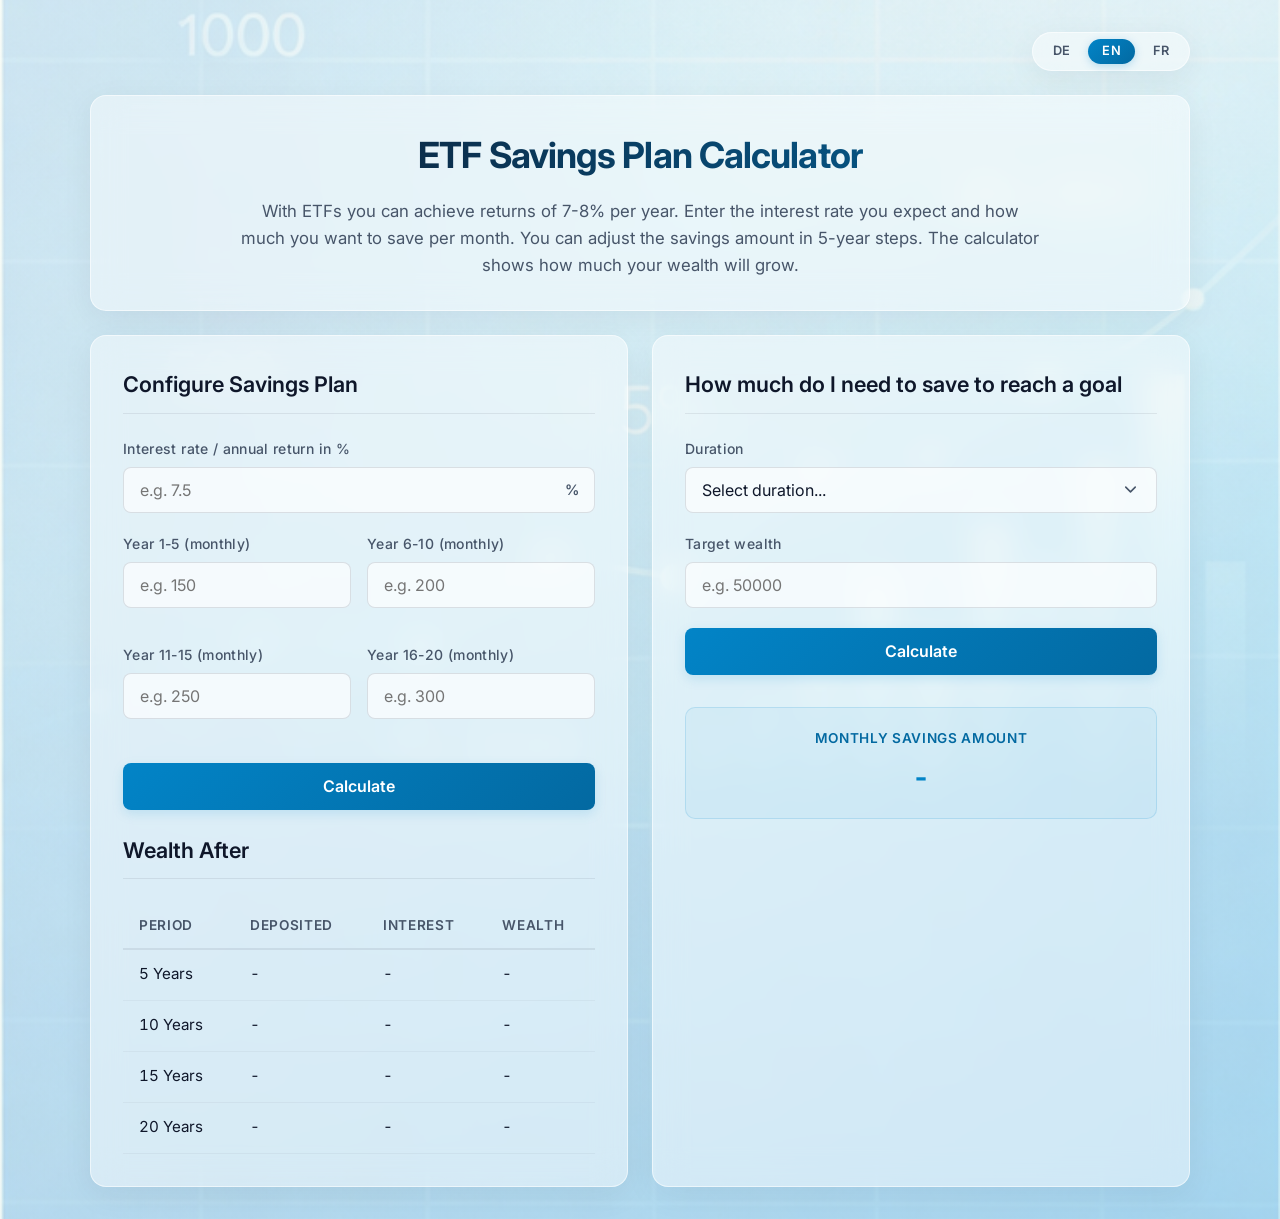
==== en.html @ 7eaf8c0d "auto-commit for 126e262f-5120-4356-8e71-171286e3552f" ====
<!DOCTYPE html>
<html lang="en">
<head>
  <meta charset="UTF-8">
  <meta name="viewport" content="width=device-width, initial-scale=1.0">
  <title>ETF Savings Plan Calculator - Calculate Your Wealth</title>
  <meta name="description" content="Calculate the compound interest effect of your ETF savings plan with flexible rates in 5-year steps, or calculate the savings rate needed to reach your financial goal.">
  <link rel="stylesheet" href="style.css?v=1.5">
  <script src="script.js" defer></script>
</head>
<body>

  <div class="app-container">

    <!-- Language Switcher -->
    <nav class="lang-switcher" aria-label="Choose language">
      <a href="index.html" class="lang-link" lang="de" hreflang="de">DE</a>
      <a href="en.html" class="lang-link active" lang="en" hreflang="en" aria-current="page">EN</a>
      <a href="fr.html" class="lang-link" lang="fr" hreflang="fr">FR</a>
    </nav>

    <!-- Title Box & Description -->
    <header class="glass-box header-box" id="header-box">
      <h1 id="main-title">ETF Savings Plan Calculator</h1>
      <p id="description-text">
        With ETFs you can achieve returns of 7-8% per year. Enter the interest rate you expect and how much you want to save per month. You can adjust the savings amount in 5-year steps. The calculator shows how much your wealth will grow.
      </p>
    </header>

    <!-- Main Content Area: Two columns -->
    <main class="calculator-grid">

      <!-- Left Box: Savings Accumulation Calculator -->
      <section class="glass-box" id="savings-calculator-section">
        <h2 class="section-title" id="savings-title">Configure Savings Plan</h2>

        <form id="savings-form">
          <div class="form-group">
            <label for="zins">Interest rate / annual return in %</label>
            <div class="input-wrapper">
              <input type="number" id="zins" class="form-control" placeholder="e.g. 7.5" step="0.1" min="0" max="100" required>
              <span class="input-suffix">%</span>
            </div>
          </div>

          <div class="years-grid">
            <div class="form-group">
              <label for="sparbetrag-1-5">Year 1-5 (monthly)</label>
              <div class="input-wrapper">
                <input type="number" id="sparbetrag-1-5" class="form-control" placeholder="e.g. 150" min="0" required>
              </div>
            </div>

            <div class="form-group">
              <label for="sparbetrag-6-10">Year 6-10 (monthly)</label>
              <div class="input-wrapper">
                <input type="number" id="sparbetrag-6-10" class="form-control" placeholder="e.g. 200" min="0" required>
              </div>
            </div>

            <div class="form-group">
              <label for="sparbetrag-11-15">Year 11-15 (monthly)</label>
              <div class="input-wrapper">
                <input type="number" id="sparbetrag-11-15" class="form-control" placeholder="e.g. 250" min="0" required>
              </div>
            </div>

            <div class="form-group">
              <label for="sparbetrag-16-20">Year 16-20 (monthly)</label>
              <div class="input-wrapper">
                <input type="number" id="sparbetrag-16-20" class="form-control" placeholder="e.g. 300" min="0" required>
              </div>
            </div>
          </div>

          <button type="submit" id="btn-berechne-sparplan" class="btn-calculate">Calculate</button>
        </form>

        <!-- Results Table -->
        <div class="results-box" id="results-table-box">
          <h3 class="section-title" id="results-table-title">Wealth After</h3>
          <table class="results-table" id="results-table">
            <thead>
              <tr>
                <th>Period</th>
                <th>Deposited</th>
                <th>Interest</th>
                <th>Wealth</th>
              </tr>
            </thead>
            <tbody>
              <tr>
                <td>5 Years</td>
                <td id="eingezahlt-5">-</td>
                <td id="zins-5">-</td>
                <td id="vermoegen-5">-</td>
              </tr>
              <tr>
                <td>10 Years</td>
                <td id="eingezahlt-10">-</td>
                <td id="zins-10">-</td>
                <td id="vermoegen-10">-</td>
              </tr>
              <tr>
                <td>15 Years</td>
                <td id="eingezahlt-15">-</td>
                <td id="zins-15">-</td>
                <td id="vermoegen-15">-</td>
              </tr>
              <tr>
                <td>20 Years</td>
                <td id="eingezahlt-20">-</td>
                <td id="zins-20">-</td>
                <td id="vermoegen-20">-</td>
              </tr>
            </tbody>
          </table>
        </div>
      </section>

      <!-- Right Box: Target Goal Savings Calculator -->
      <section class="glass-box" id="target-calculator-section">
        <h2 class="section-title" id="target-title">How much do I need to save to reach a goal</h2>

        <form id="target-form">
          <div class="form-group">
            <label for="ziel-dauer">Duration</label>
            <select id="ziel-dauer" class="form-control" required>
              <option value="" disabled selected>Select duration...</option>
              <option value="5">5 years</option>
              <option value="10">10 years</option>
              <option value="15">15 years</option>
              <option value="20">20 years</option>
            </select>
          </div>

          <div class="form-group">
            <label for="zielvermoegen">Target wealth</label>
            <div class="input-wrapper">
              <input type="number" id="zielvermoegen" class="form-control" placeholder="e.g. 50000" min="0" required>
            </div>
          </div>

          <button type="submit" id="btn-berechne-ziel" class="btn-calculate">Calculate</button>
        </form>

        <!-- Result Display Card -->
        <div class="target-result-card" id="target-result-card">
          <div class="target-result-label">Monthly savings amount</div>
          <div class="target-result-value" id="ziel-sparbetrag-result">-</div>
        </div>
      </section>

    </main>

  </div>

</body>
</html>
---- style.css ----
/* Import Inter font from Google Fonts */
@import url('https://fonts.googleapis.com/css2?family=Inter:wght@300;400;500;600;700&display=swap');

/* CSS Variables for light glassmorphism design system */
:root {
  --font-sans: 'Inter', system-ui, -apple-system, BlinkMacSystemFont, "Segoe UI", Roboto, sans-serif;
  --glass-bg: rgba(255, 255, 255, 0.45);
  --glass-border: rgba(255, 255, 255, 0.55);
  --glass-blur: 16px;
  --glass-shadow: 0 8px 32px 0 rgba(15, 23, 42, 0.06);
  
  --primary-gradient: linear-gradient(135deg, #0284c7, #0369a1);
  --primary-hover-gradient: linear-gradient(135deg, #0ea5e9, #0284c7);
  --text-main: #0f172a;
  --text-muted: #475569;
  --input-bg: rgba(255, 255, 255, 0.65);
  --input-border: rgba(15, 23, 42, 0.12);
  --input-focus-border: #0284c7;
  
  --transition-smooth: all 0.3s cubic-bezier(0.4, 0, 0.2, 1);
}

/* Reset and Base Styles */
* {
  box-sizing: border-box;
  margin: 0;
  padding: 0;
}

body {
  font-family: var(--font-sans);
  color: var(--text-main);
  min-height: 100vh;
  /* Background image with a light blue gradient overlay for readability */
  background:
    linear-gradient(135deg, rgba(240, 249, 255, 0.55) 0%, rgba(224, 242, 254, 0.5) 50%, rgba(186, 230, 253, 0.55) 100%),
    url('Bilder/Hintergrund.png') no-repeat center center fixed;
  background-size: cover;
  display: flex;
  justify-content: center;
  align-items: flex-start;
  padding: 2rem 1rem;
  line-height: 1.5;
}

/* Responsive Container */
.app-container {
  width: 100%;
  max-width: 1100px;
  display: flex;
  flex-direction: column;
  gap: 1.5rem;
}

/* Language Switcher */
.lang-switcher {
  align-self: flex-end;
  display: inline-flex;
  gap: 0.25rem;
  padding: 0.35rem;
  background: var(--glass-bg);
  backdrop-filter: blur(var(--glass-blur));
  -webkit-backdrop-filter: blur(var(--glass-blur));
  border: 1px solid var(--glass-border);
  border-radius: 999px;
  box-shadow: var(--glass-shadow);
}

.lang-link {
  font-size: 0.8rem;
  font-weight: 600;
  letter-spacing: 0.05em;
  color: var(--text-muted);
  text-decoration: none;
  padding: 0.4rem 0.85rem;
  border-radius: 999px;
  transition: var(--transition-smooth);
  line-height: 1;
}

.lang-link:hover {
  color: var(--text-main);
  background: rgba(255, 255, 255, 0.55);
}

.lang-link.active {
  color: #ffffff;
  background: var(--primary-gradient);
  box-shadow: 0 2px 8px rgba(2, 132, 199, 0.25);
}

/* Glassmorphism Box styling */
.glass-box {
  background: var(--glass-bg);
  backdrop-filter: blur(var(--glass-blur));
  -webkit-backdrop-filter: blur(var(--glass-blur));
  border: 1px solid var(--glass-border);
  border-radius: 16px;
  padding: 2rem;
  box-shadow: var(--glass-shadow);
  transition: var(--transition-smooth);
}

.glass-box:hover {
  border-color: rgba(255, 255, 255, 0.75);
  box-shadow: 0 12px 40px 0 rgba(15, 23, 42, 0.1);
}

/* Header Box */
.header-box {
  text-align: center;
  display: flex;
  flex-direction: column;
  gap: 1rem;
}

.header-box h1 {
  font-size: 2.25rem;
  font-weight: 700;
  letter-spacing: -0.025em;
  background: linear-gradient(to right, #0f172a, #0369a1);
  -webkit-background-clip: text;
  -webkit-text-fill-color: transparent;
}

.header-box p {
  color: var(--text-muted);
  font-size: 1.05rem;
  max-width: 800px;
  margin: 0 auto;
  line-height: 1.6;
}

/* Main Grid Layout */
.calculator-grid {
  display: grid;
  grid-template-columns: 1fr;
  gap: 1.5rem;
}

@media (min-width: 850px) {
  .calculator-grid {
    grid-template-columns: 1fr 1fr;
  }
}

/* Box Section Titles */
.section-title {
  font-size: 1.35rem;
  font-weight: 600;
  margin-bottom: 1.5rem;
  border-bottom: 1px solid rgba(15, 23, 42, 0.08);
  padding-bottom: 0.75rem;
  display: flex;
  align-items: center;
  gap: 0.5rem;
}

/* Forms & Inputs styling */
.form-group {
  margin-bottom: 1.25rem;
  display: flex;
  flex-direction: column;
  gap: 0.5rem;
}

.form-group label {
  font-size: 0.875rem;
  font-weight: 500;
  color: var(--text-muted);
  letter-spacing: 0.025em;
}

.input-wrapper {
  position: relative;
  display: flex;
  align-items: center;
}

.form-control {
  width: 100%;
  padding: 0.75rem 1rem;
  font-family: var(--font-sans);
  font-size: 1rem;
  color: var(--text-main);
  background: var(--input-bg);
  border: 1px solid var(--input-border);
  border-radius: 8px;
  transition: var(--transition-smooth);
}

/* Space for suffix symbol or select arrow only when needed */
.input-wrapper:has(.input-suffix) .form-control,
select.form-control {
  padding-right: 2.5rem;
}

.form-control:focus {
  outline: none;
  border-color: var(--input-focus-border);
  background: rgba(255, 255, 255, 0.85);
  box-shadow: 0 0 0 3px rgba(2, 132, 199, 0.15);
}

/* Icon / Unit suffix inside input */
.input-suffix {
  position: absolute;
  right: 1rem;
  color: var(--text-muted);
  font-size: 0.9rem;
  font-weight: 600;
  pointer-events: none;
}

/* Multi-year Inputs Grid */
.years-grid {
  display: grid;
  grid-template-columns: 1fr 1fr;
  gap: 1rem;
  margin-top: 1rem;
  margin-bottom: 1.5rem;
}

/* Buttons */
.btn-calculate {
  width: 100%;
  padding: 0.85rem;
  font-family: var(--font-sans);
  font-size: 1rem;
  font-weight: 600;
  color: #ffffff;
  background: var(--primary-gradient);
  border: none;
  border-radius: 8px;
  cursor: pointer;
  transition: var(--transition-smooth);
  box-shadow: 0 4px 12px rgba(2, 132, 199, 0.15);
}

.btn-calculate:hover {
  background: var(--primary-hover-gradient);
  transform: translateY(-2px);
  box-shadow: 0 6px 20px rgba(2, 132, 199, 0.25);
}

.btn-calculate:active {
  transform: translateY(0);
}

/* Result Table Box and Styles */
.results-box {
  margin-top: 1.5rem;
}

.results-table {
  width: 100%;
  border-collapse: collapse;
  margin-top: 1rem;
  text-align: left;
}

.results-table th {
  padding: 0.75rem 1rem;
  font-size: 0.85rem;
  font-weight: 600;
  text-transform: uppercase;
  color: var(--text-muted);
  border-bottom: 2px solid rgba(15, 23, 42, 0.08);
  letter-spacing: 0.05em;
}

.results-table td {
  padding: 0.85rem 1rem;
  font-size: 0.95rem;
  border-bottom: 1px solid rgba(15, 23, 42, 0.04);
  font-variant-numeric: tabular-nums;
}

.results-table tbody tr {
  transition: var(--transition-smooth);
}

.results-table tbody tr:hover {
  background: rgba(255, 255, 255, 0.25);
}

/* Target Calculator Specific Output */
.target-result-card {
  margin-top: 2rem;
  background: rgba(2, 132, 199, 0.05);
  border: 1px solid rgba(2, 132, 199, 0.15);
  border-radius: 10px;
  padding: 1.25rem;
  text-align: center;
  transition: var(--transition-smooth);
}

.target-result-card.active {
  background: rgba(2, 132, 199, 0.1);
  border-color: rgba(2, 132, 199, 0.3);
}

.target-result-label {
  font-size: 0.85rem;
  font-weight: 600;
  text-transform: uppercase;
  color: #0369a1;
  letter-spacing: 0.05em;
  margin-bottom: 0.5rem;
}

.target-result-value {
  font-size: 1.75rem;
  font-weight: 700;
  color: #0284c7;
  font-variant-numeric: tabular-nums;
}

/* Custom styling for standard select element to match theme */
select.form-control {
  appearance: none;
  background-image: url("data:image/svg+xml;charset=UTF-8,%3Csvg xmlns='http://www.w3.org/2000/svg' viewBox='0 0 24 24' fill='none' stroke='%23475569' stroke-width='2' stroke-linecap='round' stroke-linejoin='round'%3E%3Cpolyline points='6 9 12 15 18 9'%3E%3C/polyline%3E%3C/svg%3E");
  background-repeat: no-repeat;
  background-position: right 1rem center;
  background-size: 1.2em;
  padding-right: 2.5rem;
}

select.form-control option {
  background-color: #ffffff;
  color: #0f172a;
}
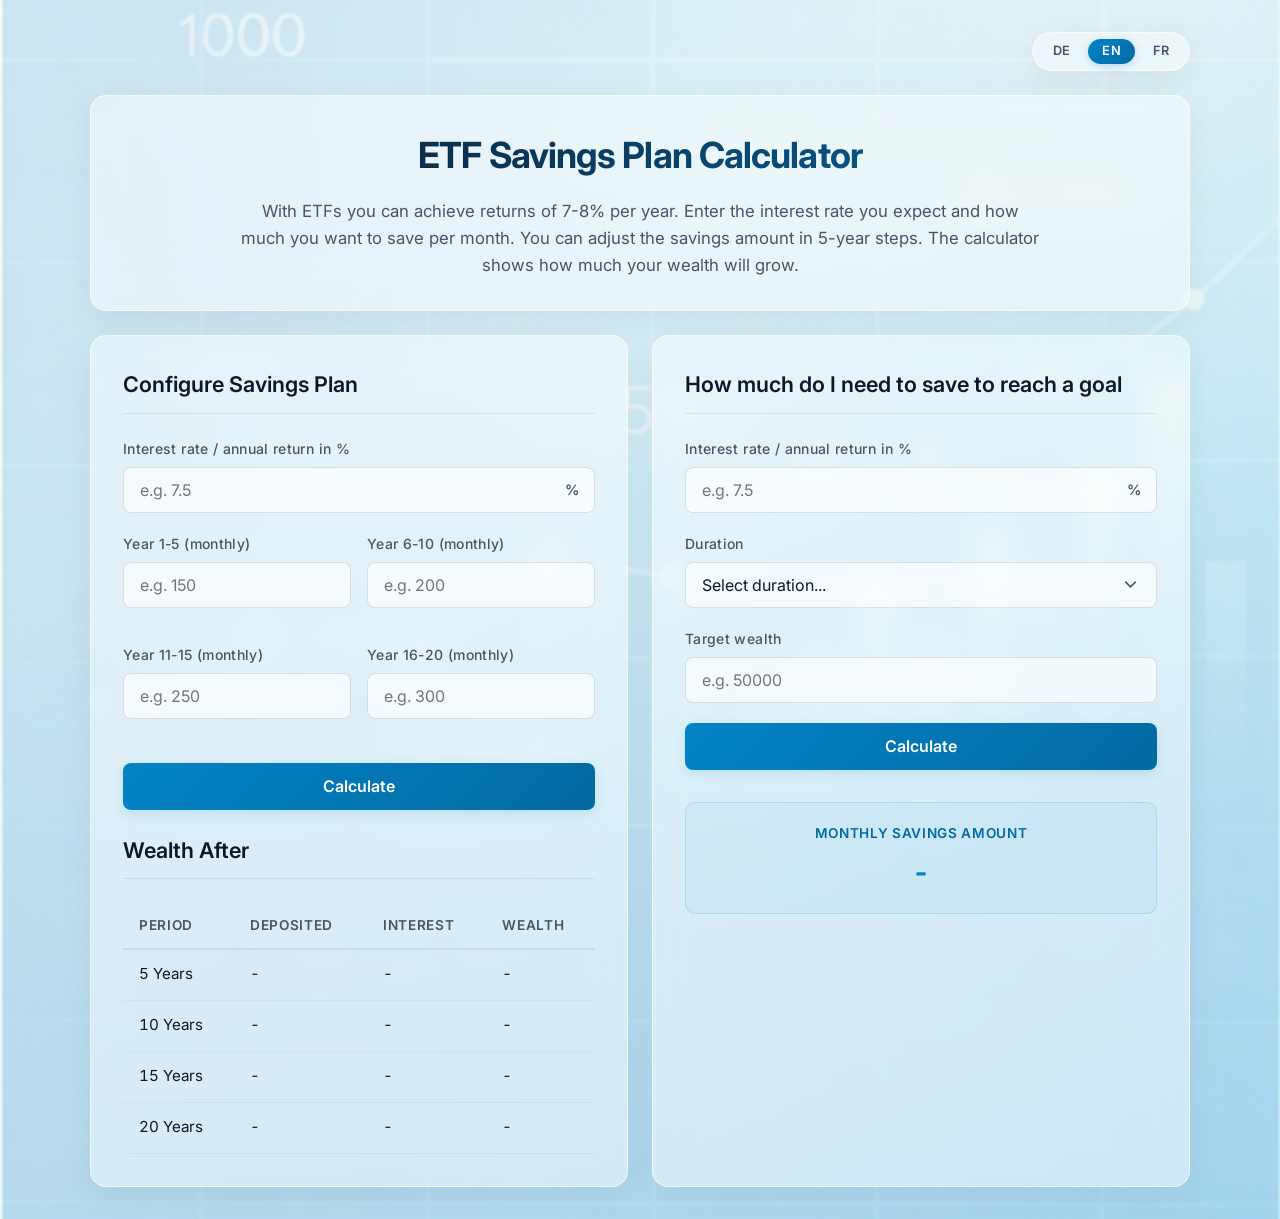
==== commit 893e3b99: "auto-commit for 77778b18-19d0-4b4e-a571-5946fc783829" ====
--- a/en.html
+++ b/en.html
@@ -124,6 +124,14 @@
 
         <form id="target-form">
           <div class="form-group">
+            <label for="ziel-zins">Interest rate / annual return in %</label>
+            <div class="input-wrapper">
+              <input type="number" id="ziel-zins" class="form-control" placeholder="e.g. 7.5" step="0.1" min="0" max="100" required>
+              <span class="input-suffix">%</span>
+            </div>
+          </div>
+
+          <div class="form-group">
             <label for="ziel-dauer">Duration</label>
             <select id="ziel-dauer" class="form-control" required>
               <option value="" disabled selected>Select duration...</option>
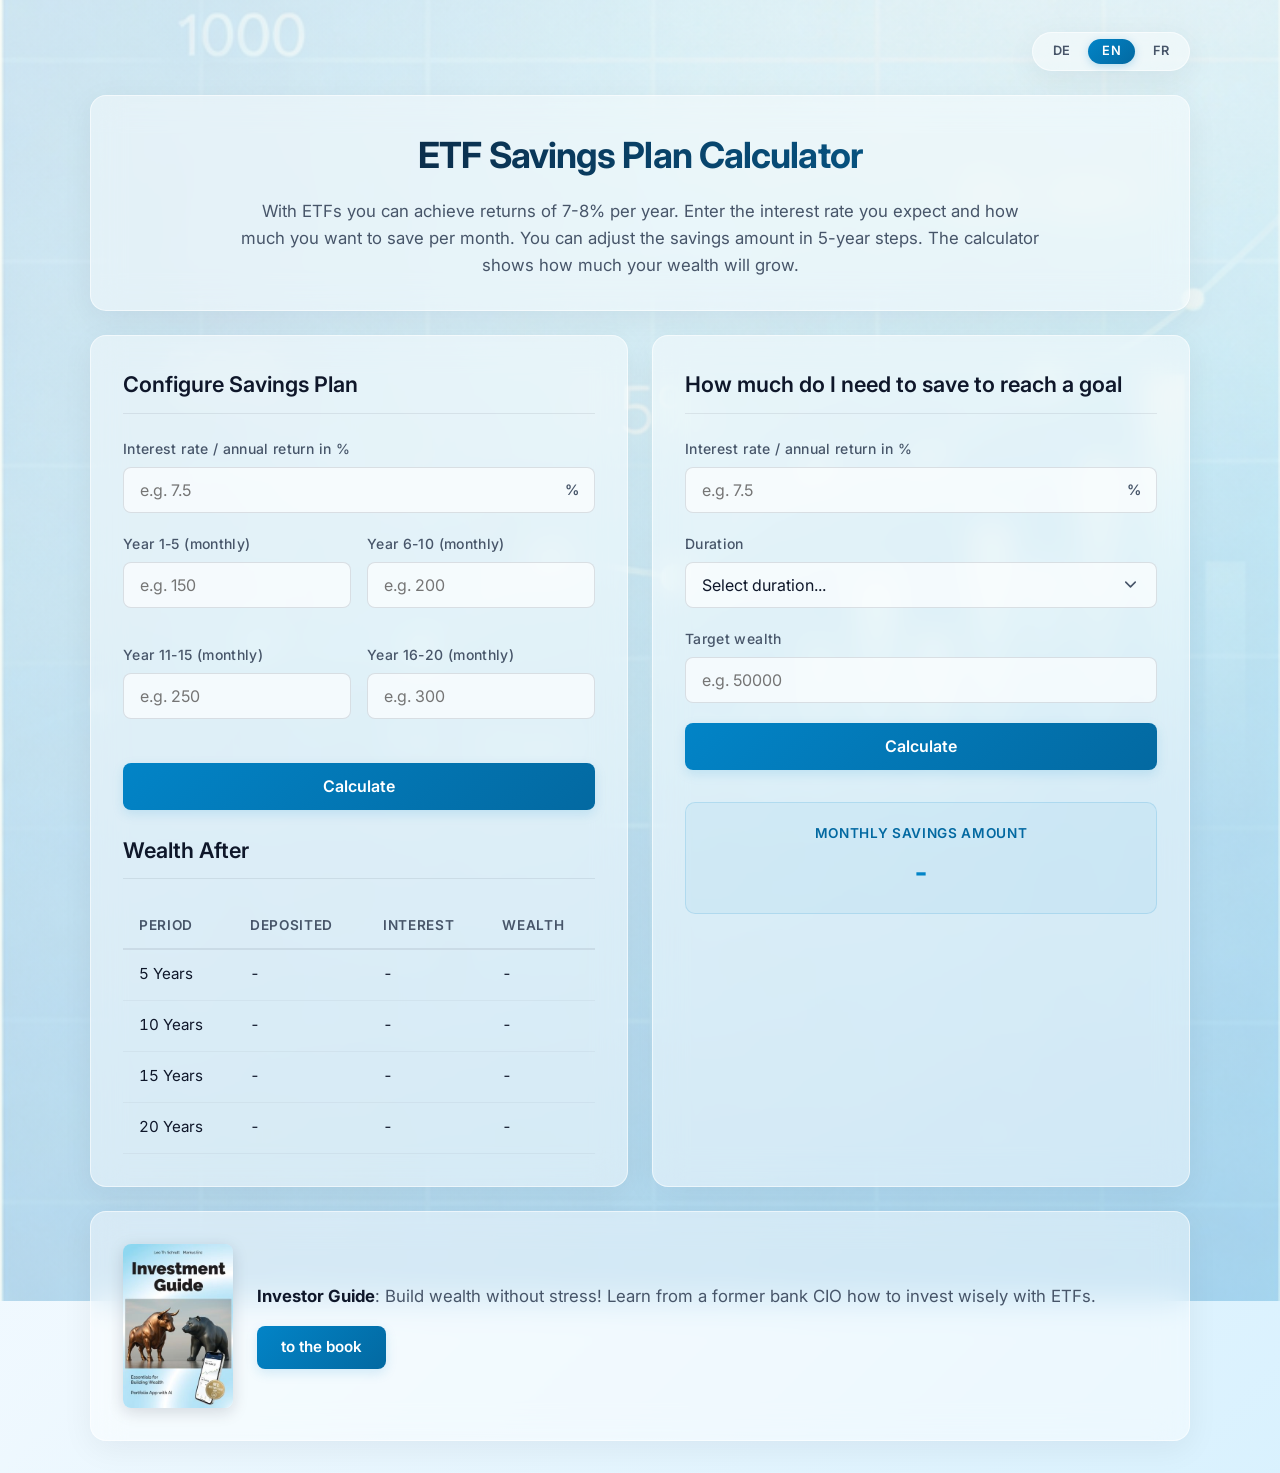
==== commit 6fdbea98: "Automatisches Update" ====
--- a/en.html
+++ b/en.html
@@ -161,6 +161,15 @@
 
     </main>
 
+    <!-- Book Advertisement -->
+    <aside class="glass-box book-ad" aria-label="Book recommendation">
+      <img class="book-ad-cover" src="Bilder/Kindle-Cover-Front-Thumb-En.jpg" alt="Book cover: Investor Guide">
+      <div class="book-ad-content">
+        <p class="book-ad-text"><strong>Investor Guide</strong>: Build wealth without stress! Learn from a former bank CIO how to invest wisely with ETFs.</p>
+        <a class="book-ad-btn" href="http://www.amazon.de/exec/obidos/ASIN/3033122930/buchempfehlumark" target="_blank" rel="noopener">to the book</a>
+      </div>
+    </aside>
+
   </div>
 
 </body>
--- a/style.css
+++ b/style.css
@@ -330,3 +330,68 @@
   background-color: #ffffff;
   color: #0f172a;
 }
+
+/* Book Advertisement Block */
+.book-ad {
+  display: flex;
+  align-items: center;
+  gap: 1.5rem;
+}
+
+.book-ad-cover {
+  flex-shrink: 0;
+  width: 110px;
+  height: auto;
+  border-radius: 8px;
+  box-shadow: 0 4px 16px rgba(15, 23, 42, 0.15);
+}
+
+.book-ad-content {
+  display: flex;
+  flex-direction: column;
+  align-items: flex-start;
+  gap: 1rem;
+}
+
+.book-ad-text {
+  color: var(--text-muted);
+  font-size: 1.05rem;
+  line-height: 1.6;
+  margin: 0;
+}
+
+.book-ad-text strong {
+  color: var(--text-main);
+}
+
+.book-ad-btn {
+  display: inline-block;
+  padding: 0.65rem 1.5rem;
+  font-family: var(--font-sans);
+  font-size: 0.95rem;
+  font-weight: 600;
+  color: #ffffff;
+  background: var(--primary-gradient);
+  border-radius: 8px;
+  text-decoration: none;
+  cursor: pointer;
+  transition: var(--transition-smooth);
+  box-shadow: 0 4px 12px rgba(2, 132, 199, 0.15);
+}
+
+.book-ad-btn:hover {
+  background: var(--primary-hover-gradient);
+  transform: translateY(-2px);
+  box-shadow: 0 6px 20px rgba(2, 132, 199, 0.25);
+}
+
+@media (max-width: 560px) {
+  .book-ad {
+    flex-direction: column;
+    text-align: center;
+  }
+
+  .book-ad-content {
+    align-items: center;
+  }
+}
